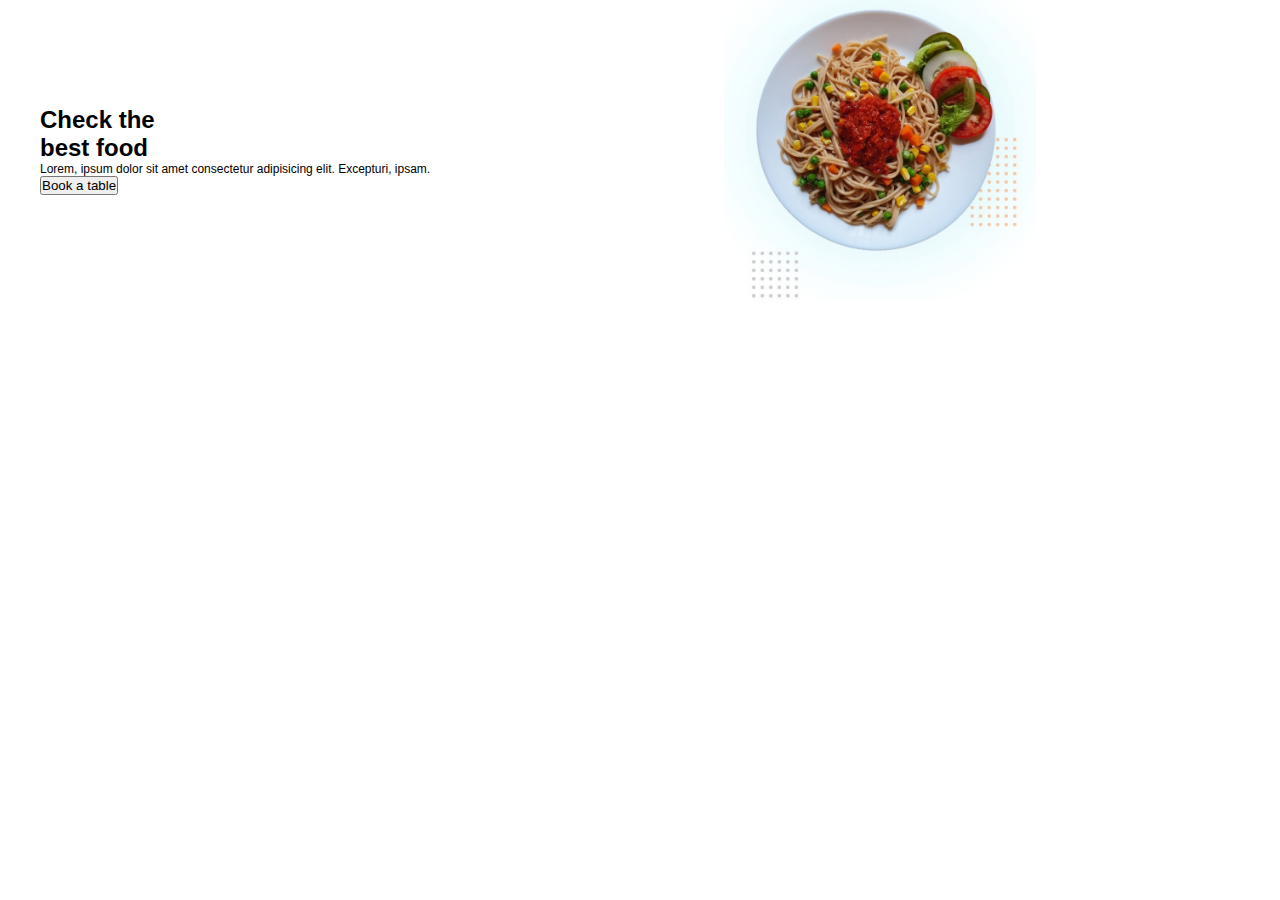
==== proyecto/index.html @ 6dc11c29 "Primer commit del curso CSS grid" ====
<!DOCTYPE html>
<html lang="en">
<head>
    <meta charset="UTF-8">
    <meta name="viewport" content="width=device-width, initial-scale=1.0">
    <title>Document</title>
    <link rel="stylesheet" href="style.css">
</head>
<body>
    <main>
        <section class="hero">
            <div class="info">
                <h1>Check the <br>best food</h1>
                <p>Lorem, ipsum dolor sit amet consectetur adipisicing elit. Excepturi, ipsam.</p>
                <button>Book a table</button>
            </div>
            <img class="hero-image" src="./images/hero.png" alt="Plato de pasta con ensaladas">
        </section>
    </main>
</body>
</html>
---- proyecto/style.css ----
* {
    box-sizing: border-box;
    margin: 0;
    padding: 0;
    font-family: 'Roboto', sans-serif;
}
html {
    font-size: 62.5%;
}

main {
    max-width: 1200px;
    margin: 0 auto;
    font-size: 1.2rem;
}

.hero {
    display: grid;
    grid-template-columns: 2fr 3fr;
    grid-auto-rows: 300px;

}

.hero-image {
    width: 100%;
    height: 100%;
    object-fit: contain;
}

.info {
    align-self: center;
}
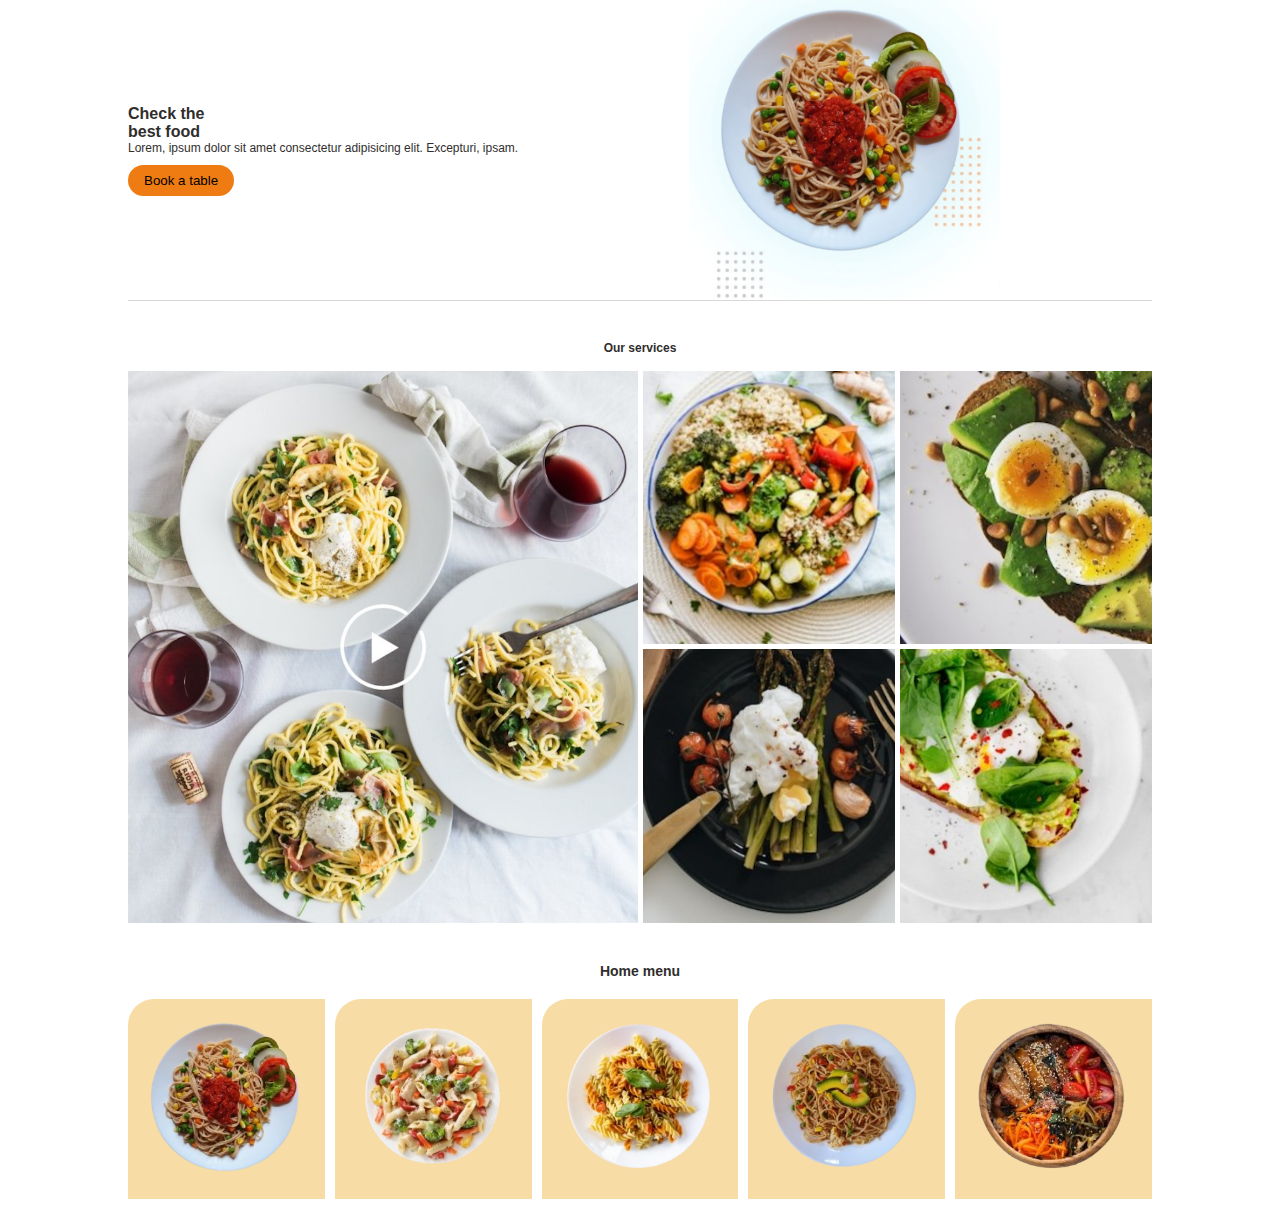
==== commit d2d4cbfe: "actualizacion curso css grid" ====
--- a/proyecto/index.html
+++ b/proyecto/index.html
@@ -16,6 +16,39 @@
             </div>
             <img class="hero-image" src="./images/hero.png" alt="Plato de pasta con ensaladas">
         </section>
+
+        <section class="dishes">
+            <h2 class="dishes-title">Our services</h2>
+            <div class="dishes-grid">
+                <img class="dishes-item dishes-item__big" src="./images/video.png" alt="video for the dishes">
+                <img class="dishes-item" src="./images/dish1.png" alt="">
+                <img class="dishes-item" src="./images/dish2.png" alt="">
+                <img class="dishes-item" src="./images/dish3.png" alt="">
+                <img class="dishes-item" src="./images/dish4.png" alt="">
+            </div>
+           
+        </section>
+
+        <section class="menu">
+            <h2 class="menu-title">Home menu</h2>
+            <div class="menu-grid">
+                <div class="menu-grid-item">
+                    <img src="./images/plate1.png" alt="">
+                </div>
+                <div class="menu-grid-item">
+                    <img src="./images/plate2.png" alt="">
+                </div>
+                <div class="menu-grid-item">
+                    <img src="./images/plate3.png" alt="">
+                </div>
+                <div class="menu-grid-item">
+                    <img src="./images/plate4.png" alt="">
+                </div>
+                <div class="menu-grid-item">
+                    <img src="./images/plate5.png" alt="">
+                </div>
+            </div>
+        </section>
     </main>
 </body>
 </html>--- a/proyecto/style.css
+++ b/proyecto/style.css
@@ -10,14 +10,19 @@
 
 main {
     max-width: 1200px;
+    width: 80%;
     margin: 0 auto;
     font-size: 1.2rem;
 }
 
 .hero {
+   
     display: grid;
-    grid-template-columns: 2fr 3fr;
+    grid-template-columns: minmax(30px, 2fr) 3fr;
     grid-auto-rows: 300px;
+    border-bottom: 1px solid rgb(218, 215, 215);
+    
+
 
 }
 
@@ -25,8 +30,115 @@
     width: 100%;
     height: 100%;
     object-fit: contain;
+    
 }
 
 .info {
     align-self: center;
+    
+    color: rgb(48, 45, 45);
+
+}
+
+.info button {
+    margin-top: 10px;
+    background-color: rgb(238, 124, 18);
+    border: none;
+    border-radius: 20px;
+    padding: 8px 16px;
+}
+
+.info h1 {
+    font-size: 1.6rem;
+    font-weight: bold;
+}
+
+.info p {
+    font-size: 1.2rem;
+}
+
+.dishes {
+    margin: 40px 0;
+}
+
+.dishes-title {
+    text-align: center;
+    font-size: 1.2rem;
+    margin-bottom: 16px;
+    color: rgb(48, 45, 45);
+    font-weight: bold;
+}
+.dishes-grid {
+    display: grid;
+    grid-template-columns: repeat(4, 1fr);
+    grid-auto-rows: 1fr;
+    gap: 5px;
+}
+
+.dishes-item {
+    width: 100%;
+    height: 100%;
+    object-fit: cover ;
+}
+
+.dishes-item__big {
+    grid-area: 1/1/3/3;
+}
+
+.menu {
+    margin: 10px 0;
+}
+
+.menu-title {
+    text-align: center;
+    font-size: 1.4rem;
+    color: rgb(48, 45, 45);
+    font-weight: bold;
+    margin-bottom: 20px;
+}
+
+.menu-grid {
+    display: grid;
+    justify-content: center;
+    grid-template-columns: repeat(5, minmax(50px, 250px));
+    grid-auto-rows: 1fr;
+    gap: 10px;
+}
+
+.menu-grid-item {
+    background-color: rgb(247, 221, 165);
+    padding: 15px;
+    border-top-left-radius: 26px ;
+}
+.menu-grid-item img{
+    width: 100%;
+    height: 100%;
+    object-fit: contain;
+}
+
+@media screen and (max-width: 768px) {
+    .hero {
+        grid-template-columns: 1fr;
+        justify-content: center;
+
+    }
+
+    .hero-image {
+        display: none;
+    }
+
+    .dishes {
+        margin: 45px auto;
+    }
+    .dishes-grid {
+        grid-template-columns: repeat(auto-fit, minmax(75px, 150px));
+        /* grid-auto-rows: auto; */
+    }
+
+    .menu-grid {
+        grid-template-columns: repeat(auto-fit, minmax(60px, 120px));
+        
+    }
+
+
 }